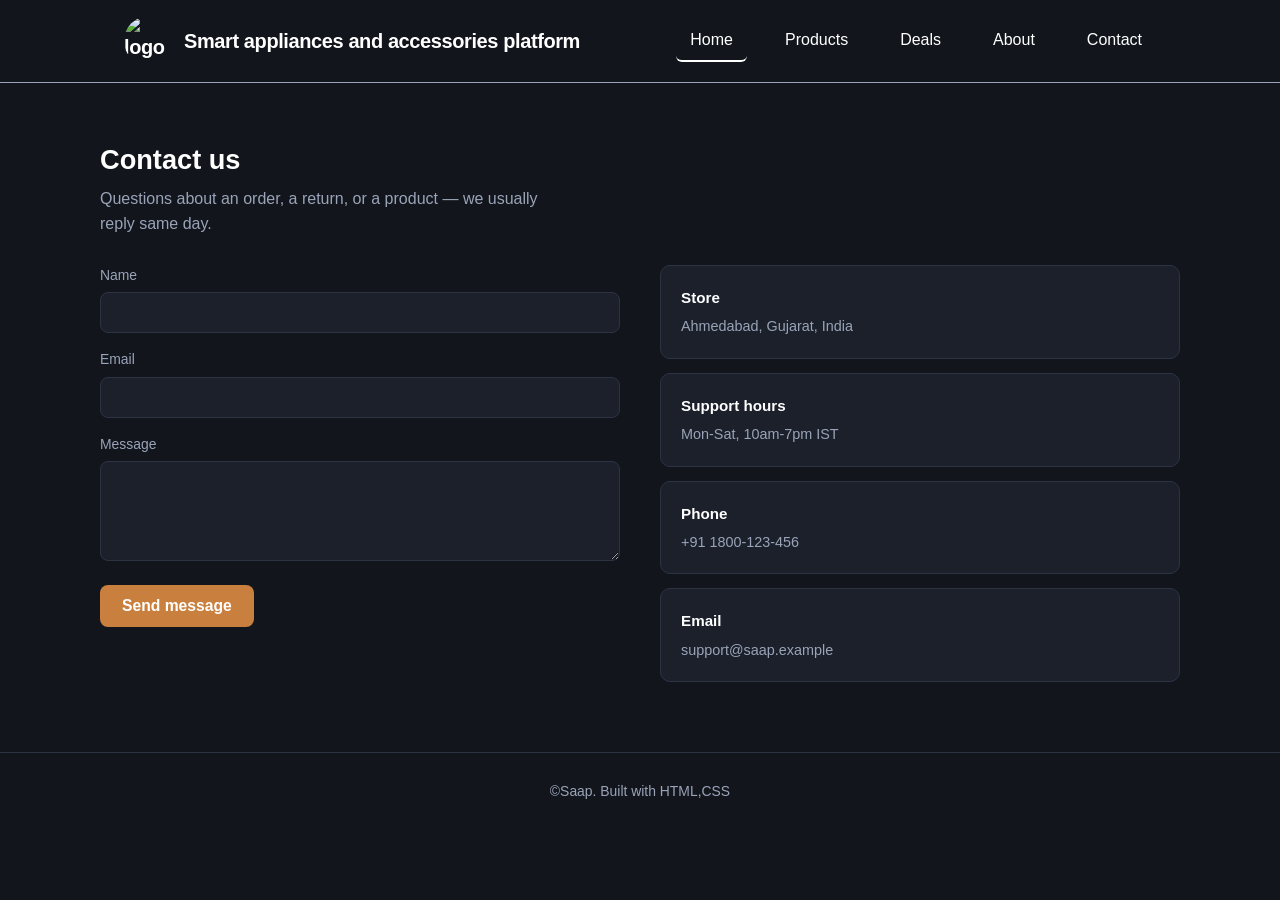
==== contact.html @ 23824fc9 "Add files via upload" ====
<!DOCTYPE html>
<html lang="en">
<head>
<meta charset="UTF-8">
<meta name="viewport" content="width=device-width, initial-scale=1">
<title>Contact — SAAP</title>
<link rel="stylesheet" href="style.css">
</head>
<body>

<header>
  <div class="nav">
    <div class="brand"><img src="products/logo.png" alt="logo" class="logo">Smart appliances and accessories platform</div>
    <nav class="links">
      <a class="active" href="index.html">Home</a>
      <a href="products.html">Products</a>
      <a href="deals.html">Deals</a>
      <a href="about.html">About</a>
      <a href="contact.html">Contact</a>
    </nav>
  </div>
</header>
<main>
<div class="wrap section">
  <div class="section-head"><div><h2>Contact us</h2><p>Questions about an order, a return, or a product — we usually reply same day.</p></div></div>
  <div class="contact-grid">
    <form action="mailto:support@saap.example" method="post" enctype="text/plain">
      <div class="field"><label for="name">Name</label><input id="name" name="name" required pattern="[A-za-z]{3,12}"></div>
      <div class="field"><label for="email">Email</label><input id="email" name="email" type="email" required></div>
      <div class="field"><label for="msg">Message</label><textarea id="msg" name="message" required></textarea></div>
      <button class="btn" type="submit">Send message</button>
      
    </form>
    <div>
      <div class="info-card"><h3>Store</h3><p>Ahmedabad, Gujarat, India</p></div>
      <div class="info-card"><h3>Support hours</h3><p>Mon-Sat, 10am-7pm IST</p></div>
      <div class="info-card"><h3>Phone</h3><p>+91 1800-123-456</p></div>
      <div class="info-card"><h3>Email</h3><p>support@saap.example</p></div>
    </div>
  </div>
</div>
</main>

<footer><p>&copy;Saap. Built with HTML,CSS</p></footer>

</body>
</html>
---- style.css ----
* {
  padding: 0px;
  margin: 0px;
  box-sizing: border-box;
}

h1,
h2,
h3,
.brand {
  font-family: 'Space Grotesk', sans-serif;
}

a {
  color: white;
  text-decoration: none;
}

.wrap {
  max-width: 1080px;
  margin: 0 auto;
  padding: 0 24px;
}

body {
  margin: 0;
  background: rgb(18, 21, 28);
  color: white;
  font-family: 'Inter', sans-serif;
  line-height: 1.55;
}

header {
  position: sticky;
  top: 0;
  z-index: 10;
  background: rgb(18, 21, 28);
  border-bottom: 1px solid rgb(154, 164, 184);
}

header div img.logo {
  width: 50px;
  height: 50px;
  border-radius: 50%;
}

header div.brand {
  font-family: Arial, Helvetica, sans-serif;
  display: flex;
  align-items: center;
  gap: 10px;
}

header nav.links a {
  padding: 8px 14px;
  border-radius: 6px;
}

header nav.links {
  display: flex;
  gap: 24px;
  flex-wrap: wrap;
}

.links a:hover {
  transform: scale(1.2);
  border: 2px solid white;
}

a.active {
  border-bottom: 2px solid white;
}

.nav {
  display: flex;
  align-items: center;
  justify-content: space-between;
  padding: 16px 24px;
  max-width: 1080px;
  margin: 0 auto;
  flex-wrap: wrap;
  gap: 10px;
}

.brand {
  font-size: 1.25rem;
  font-weight: 700;
  letter-spacing: -0.02em;
  display: flex;
  align-items: center;
  gap: 8px;
}


.hero {
  padding: 64px 0 48px;
  border-bottom: 1px solid rgb(44, 52, 68);
  position: relative;
  overflow: hidden;
}

.hero-grid {
  display: grid;
  grid-template-columns: 1.2fr 1fr;
  gap: 40px;
  align-items: center;
}

.hero h1 {
  font-size: clamp(2rem, 5vw, 3.1rem);
  line-height: 1.08;
  margin: 0 0 18px;
  letter-spacing: -0.02em;
}

.hero p {
  color: rgb(154, 164, 184);
  font-size: 1.05rem;
  max-width: 46ch;
  margin: 0 0 28px;
}

.btn {
  display: inline-flex;
  align-items: center;
  gap: 8px;
  background: rgb(201, 128, 63);
  color: white;
  font-weight: 600;
  padding: 12px 22px;
  border-radius: 8px;
  border: none;
  cursor: pointer;
  font-size: 0.98rem;
  font-family: inherit;
}

.btn.ghost {
  background: none;
  border: 1px solid rgb(44, 52, 68);
  color: white;
}

.btn-row {
  display: flex;
  gap: 12px;
  flex-wrap: wrap;
}

.brand-img {
  border: 1px solid rgb(44, 52, 68);
  border-radius: 12px;
  background: rgb(27, 32, 43);
  padding: 24px;
}

.section {
  padding: 56px 0;
}

.section-head {
  display: flex;
  justify-content: space-between;
  align-items: flex-end;
  margin-bottom: 28px;
  gap: 16px;
  flex-wrap: wrap;
}

.section-head h2 {
  font-size: 1.7rem;
  margin: 0;
}

.section-head p {
  color: rgb(154, 164, 184);
  margin: 6px 0 0;
  max-width: 50ch;
}

.cat-grid {
  display: grid;
  grid-template-columns: repeat(4, 1fr);
  gap: 14px;
}

.cat {
  border: 1px solid rgb(44, 52, 68);
  border-radius: 10px;
  padding: 20px 18px;
  background: rgb(27, 32, 43);
}

.cat .icon {
  font-size: 1.4rem;
  margin-bottom: 10px;
}

.cat h3 {
  font-size: 1rem;
  margin: 0 0 4px;
}

.cat p {
  color: var(--text-dim);
  font-size: 0.87rem;
  margin: 0;
}

/* products */
.prod-grid {
  display: grid;
  grid-template-columns: repeat(3, 1fr);
  gap: 18px;
}

.prod-card {
  border: 1px solid rgb(44, 52, 68);
  border-radius: 10px;
  background: rgb(27, 32, 43);
  overflow: hidden;
}

.prod-media{
  height: 280px;
  background: rgb(18, 21, 28);
  display: flex;
  align-items: center;
  justify-content: center;
  font-size: 2.2rem;
  border-bottom: 1px solid;
}
.my-img{
  overflow: hidden;
  width: 100%;
  height: 100%;
}

.prod-body {
  padding: 20px;
}

.prod-body h3 {
  margin: 0 0 4px;
  font-size: 1rem;
}

.prod-body .cat-tag {
  color: rgb(154, 164, 184);
  font-size: 0.8rem;
}

.prod-foot {
  display: flex;
  justify-content: space-between;
  align-items: center;
  margin-top: 14px;
}

.price {
  font-family: 'Space Grotesk';
  font-weight: 600;
  color: rgb(63, 167, 160);
}


.deal-banner {
  border: 1px solid rgb(138, 90, 44);
  background: rgb(27, 32, 43);
  border-radius: 12px;
  padding: 28px;
  margin-bottom: 32px;
  display: flex;
  justify-content: space-between;
  align-items: center;
  gap: 20px;
  flex-wrap: wrap;
}

.deal-banner h2 {
  margin: 0 0 6px;
  font-size: 1.4rem;
}

.deal-banner p {
  margin: 0;
  color: rgb(154, 164, 184);
}

.timer {
  font-family: 'Space Grotesk';
  font-size: 1.6rem;
  color: rgb(201, 128, 63);
  font-weight: 700;
}

.deal-list {
  display: flex;
  flex-direction: column;
  border: 1px solid rgb(44, 52, 68);
  border-radius: 10px;
  overflow: hidden;
}

.deal-row {
  display: grid;
  grid-template-columns: 48px 1fr auto auto;
  gap: 16px;
  align-items: center;
  padding: 16px 18px;
  border-bottom: 1px solid rgb(44, 52, 68);
}

.deal-row:last-child {
  border-bottom: none;
}

.deal-row .icon {
  font-size: 1.5rem;
  text-align: center;
}

.deal-row .name {
  font-weight: 600;
}

.deal-row .sub {
  color: rgb(154, 164, 184);
  font-size: 0.85rem;
}

.old-price {
  color: rgb(154, 164, 184);
  text-decoration: line-through;
  font-size: 0.85rem;
  margin-right: 8px;
}

.off {
  background: rgba(63, 167, 160, 0.15);
  color: rgb(63, 167, 160);
  font-size: 0.78rem;
  padding: 3px 8px;
  border-radius: 5px;
  font-weight: 600;
}


.about-grid {
  display: grid;
  grid-template-columns: 1fr 1fr;
  gap: 40px;
  align-items: start;
}

.timeline {
  border-left: 2px solid rgb(44, 52, 68);
  padding-left: 20px;
  display: flex;
  flex-direction: column;
  gap: 22px;
}

.tl-item .yr {
  color: rgb(201, 128, 63);
  font-family: 'Space Grotesk';
  font-weight: 600;
  font-size: 0.9rem;
}

.tl-item h3 {
  margin: 4px 0 2px;
  font-size: 1rem;
}

.tl-item p {
  margin: 0;
  color: rgb(154, 164, 184);
  font-size: 0.9rem;
}

.values {
  display: grid;
  grid-template-columns: 1fr 1fr;
  gap: 14px;
  margin-top: 18px;
}

.value {
  border: 1px solid rgb(44, 52, 68);
  border-radius: 10px;
  padding: 16px;
  background: rgb(27, 32, 43);
}

.value h3 {
  margin: 0 0 4px;
  font-size: 0.95rem;
}

.value p {
  margin: 0;
  color: rgb(154, 164, 184);
  font-size: 0.85rem;
}


.contact-grid {
  display: grid;
  grid-template-columns: 1fr 1fr;
  gap: 40px;
}

.field {
  margin-bottom: 16px;
}

.field label {
  display: block;
  font-size: 0.87rem;
  color: rgb(154, 164, 184);
  margin-bottom: 6px;
}

.field input,
.field textarea {
  width: 100%;
  background: rgb(27, 32, 43);
  border: 1px solid rgb(44, 52, 68);
  color: white;
  padding: 11px 12px;
  border-radius: 8px;
  font-family: inherit;
  font-size: 0.95rem;
}

.field textarea {
  resize: vertical;
  min-height: 100px;
}

.info-card {
  border: 1px solid rgb(44, 52, 68);
  border-radius: 10px;
  padding: 20px;
  background: rgb(27, 32, 43);
  margin-bottom: 14px;
}

.info-card h3 {
  margin: 0 0 6px;
  font-size: 0.95rem;
}

.info-card p {
  margin: 0;
  color: rgb(154, 164, 184);
  font-size: 0.9rem;
}

.toast {
  display: none;
  background: rgba(63, 167, 160, 0.15);
  color: rgb(63, 167, 160);
  padding: 12px 14px;
  border-radius: 8px;
  font-size: 0.9rem;
  margin-top: 12px;
}

footer {
  border-top: 1px solid rgb(44, 52, 68);
  padding: 28px 0;
  color: rgb(154, 164, 184);
  font-size: 0.87rem;
  text-align: center;
}
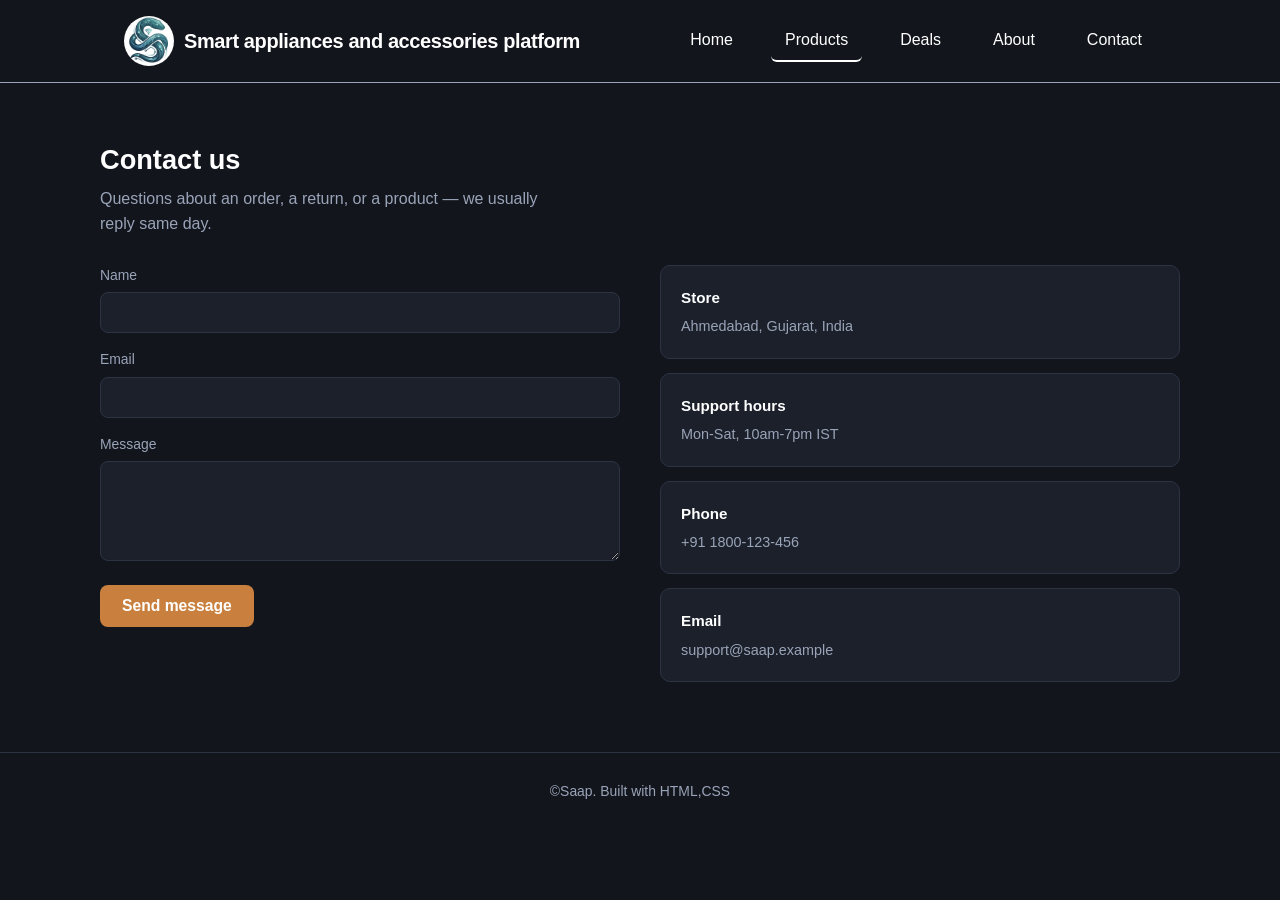
==== commit 85f9cb0b: "Update contact.html" ====
--- a/contact.html
+++ b/contact.html
@@ -12,8 +12,8 @@
   <div class="nav">
     <div class="brand"><img src="products/logo.png" alt="logo" class="logo">Smart appliances and accessories platform</div>
     <nav class="links">
-      <a class="active" href="index.html">Home</a>
-      <a href="products.html">Products</a>
+      <a href="index.html">Home</a>
+      <a class="active"  href="products.html">Products</a>
       <a href="deals.html">Deals</a>
       <a href="about.html">About</a>
       <a href="contact.html">Contact</a>
@@ -44,4 +44,4 @@
 <footer><p>&copy;Saap. Built with HTML,CSS</p></footer>
 
 </body>
-</html>+</html>
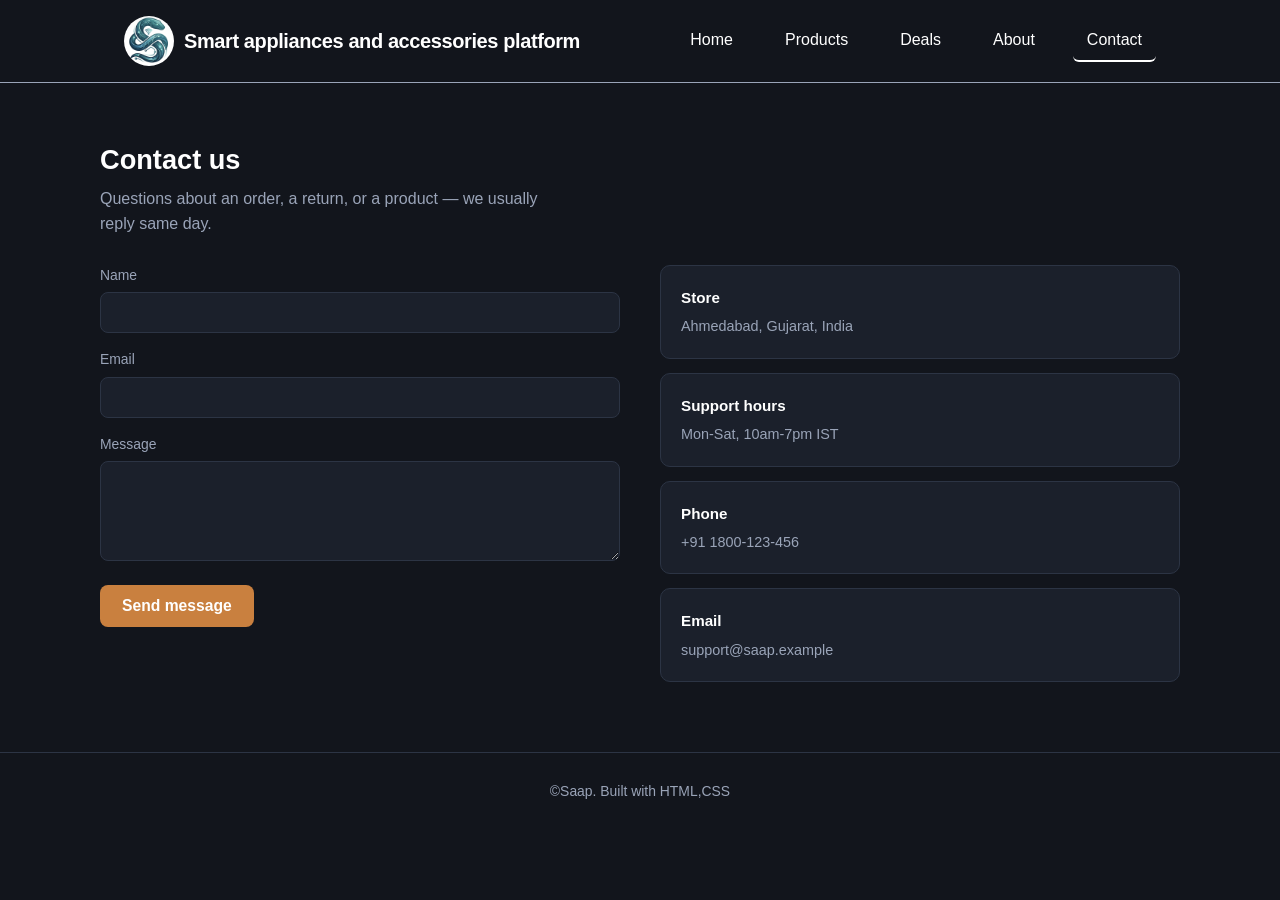
==== commit 8c51ec9f: "Add files via upload" ====
--- a/contact.html
+++ b/contact.html
@@ -13,10 +13,10 @@
     <div class="brand"><img src="products/logo.png" alt="logo" class="logo">Smart appliances and accessories platform</div>
     <nav class="links">
       <a href="index.html">Home</a>
-      <a class="active"  href="products.html">Products</a>
+      <a href="products.html">Products</a>
       <a href="deals.html">Deals</a>
       <a href="about.html">About</a>
-      <a href="contact.html">Contact</a>
+      <a class="active" href="contact.html">Contact</a>
     </nav>
   </div>
 </header>
@@ -44,4 +44,4 @@
 <footer><p>&copy;Saap. Built with HTML,CSS</p></footer>
 
 </body>
-</html>
+</html>
--- a/style.css
+++ b/style.css
@@ -1,9 +1,10 @@
-* {
+/* body */
+*{
   padding: 0px;
   margin: 0px;
   box-sizing: border-box;
 }
-
+/* font styel */
 h1,
 h2,
 h3,
@@ -30,6 +31,8 @@
   line-height: 1.55;
 }
 
+/* header */
+
 header {
   position: sticky;
   top: 0;
@@ -91,7 +94,7 @@
   gap: 8px;
 }
 
-
+/* index.html main body */
 .hero {
   padding: 64px 0 48px;
   border-bottom: 1px solid rgb(44, 52, 68);
@@ -202,12 +205,13 @@
 }
 
 .cat p {
-  color: var(--text-dim);
+  color: rgb(154, 164, 184);
   font-size: 0.87rem;
   margin: 0;
 }
 
 /* products */
+
 .prod-grid {
   display: grid;
   grid-template-columns: repeat(3, 1fr);
@@ -263,6 +267,7 @@
   color: rgb(63, 167, 160);
 }
 
+/* deals */
 
 .deal-banner {
   border: 1px solid rgb(138, 90, 44);
@@ -345,6 +350,7 @@
   font-weight: 600;
 }
 
+/* about */
 
 .about-grid {
   display: grid;
@@ -404,6 +410,7 @@
   font-size: 0.85rem;
 }
 
+/* contact */
 
 .contact-grid {
   display: grid;
@@ -474,4 +481,192 @@
   color: rgb(154, 164, 184);
   font-size: 0.87rem;
   text-align: center;
+}
+/* laptops screen size */
+
+@media (max-width: 1024px) {
+  .wrap {
+    max-width: 100%;
+    padding: 0 20px;
+  }
+
+  .hero-grid {
+    gap: 28px;
+  }
+
+  .cat-grid {
+    grid-template-columns: repeat(2, 1fr);
+  }
+
+  .prod-grid {
+    grid-template-columns: repeat(2, 1fr);
+  }
+
+  .about-grid,
+  .contact-grid {
+    gap: 28px;
+  }
+}
+
+/* Tablets screen size */
+
+@media (max-width: 768px) {
+  .nav {
+    padding: 12px 20px;
+    justify-content: center;
+    text-align: center;
+  }
+
+  header nav.links {
+    gap: 8px;
+    justify-content: center;
+  }
+
+  header nav.links a {
+    padding: 6px 10px;
+  }
+
+  /* hover zoom is awkward on touch screens */
+  .links a:hover {
+    transform: none;
+  }
+
+  .hero {
+    padding: 40px 0 32px;
+  }
+
+  .hero-grid {
+    grid-template-columns: 1fr;
+  }
+
+  .hero p {
+    max-width: 100%;
+  }
+
+  .section {
+    padding: 40px 0;
+  }
+
+  .about-grid,
+  .contact-grid {
+    grid-template-columns: 1fr;
+  }
+
+  .prod-media {
+    height: 220px;
+  }
+
+  .deal-banner {
+    padding: 20px;
+  }
+
+  .deal-row {
+    grid-template-columns: 40px 1fr auto;
+    gap: 12px;
+  }
+
+  .deal-row .off {
+    grid-column: 2 / -1;
+    justify-self: start;
+  }
+}
+
+/* Android screen size */
+
+@media (max-width: 480px) {
+  .wrap {
+    padding: 0 14px;
+  }
+
+  .nav {
+    padding: 10px 14px;
+  }
+
+  .brand {
+    font-size: 1.05rem;
+  }
+
+  header div img.logo {
+    width: 40px;
+    height: 40px;
+  }
+
+  header nav.links a {
+    font-size: 0.9rem;
+    padding: 6px 8px;
+  }
+
+  .hero {
+    padding: 28px 0 24px;
+  }
+
+  .hero h1 {
+    font-size: 1.8rem;
+  }
+
+  .hero p {
+    font-size: 0.97rem;
+  }
+
+  .brand-img {
+    padding: 14px;
+  }
+
+  .btn-row {
+    flex-direction: column;
+  }
+
+  .btn {
+    width: 100%;
+    justify-content: center;
+  }
+
+  .section {
+    padding: 32px 0;
+  }
+
+  .section-head {
+    flex-direction: column;
+    align-items: flex-start;
+  }
+
+  .section-head h2 {
+    font-size: 1.4rem;
+  }
+
+  .cat-grid,
+  .prod-grid,
+  .values {
+    grid-template-columns: 1fr;
+  }
+
+  .prod-media {
+    height: 200px;
+  }
+
+  .deal-banner {
+    flex-direction: column;
+    align-items: flex-start;
+  }
+
+  .timer {
+    font-size: 1.3rem;
+  }
+
+  .deal-row {
+    grid-template-columns: 36px 1fr;
+  }
+
+  .deal-row .off,
+  .deal-row > div:last-child {
+    grid-column: 2;
+  }
+
+  .timeline {
+    padding-left: 14px;
+  }
+
+  .info-card {
+    padding: 16px;
+  }
 }
